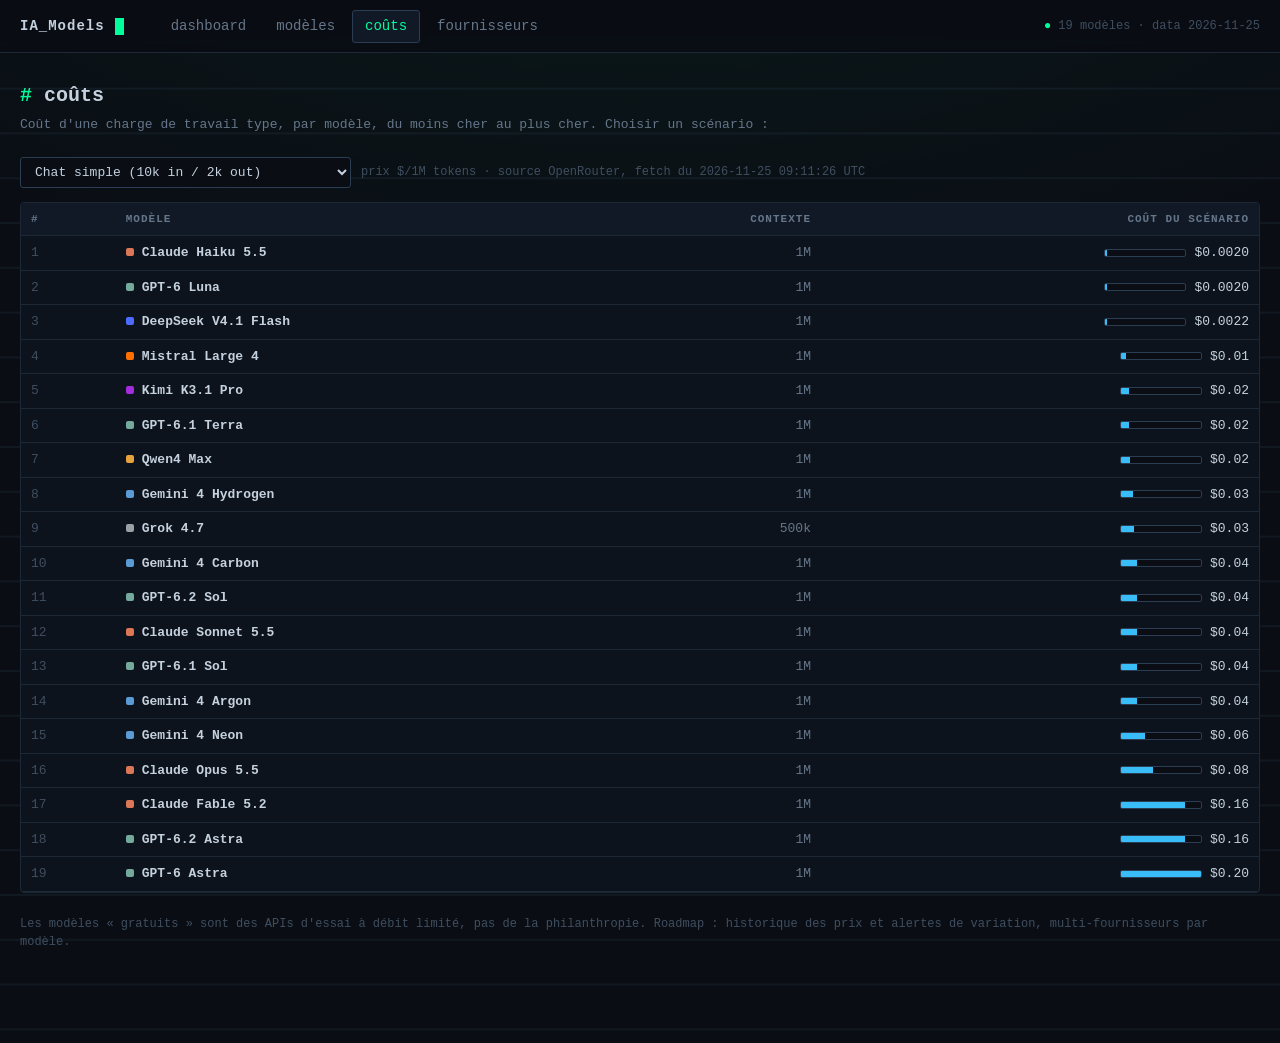
==== costs.html @ 7197041c "Add static site with terminal theme: dashboard, models, costs and providers pages" ====
<!doctype html>
<html lang="fr">
<head>
<meta charset="utf-8">
<meta name="viewport" content="width=device-width, initial-scale=1">
<title>IA_Models — Coûts</title>
<link rel="icon" href="assets/img/favicon.svg" type="image/svg+xml">
<link rel="stylesheet" href="assets/css/style.css">
</head>
<body>

<header class="topbar">
	<div class="topbar-inner">
		<a class="brand" href="index.html">IA_Models<span class="cursor"></span></a>
		<nav class="nav">
			<a href="index.html">dashboard</a>
			<a href="models.html">modèles</a>
			<a class="active" href="costs.html">coûts</a>
			<a href="providers.html">fournisseurs</a>
		</nav>
		<div class="top-status" id="data-status"><span class="dot">●</span> chargement…</div>
	</div>
</header>

<main class="wrap">

	<section class="page-head">
		<h1>coûts</h1>
		<p>Coût d'une charge de travail type, par modèle, du moins cher au plus cher. Choisir un scénario :</p>
	</section>

	<div class="filters">
		<select id="workload"></select>
		<span class="legend">prix $/1M tokens · source OpenRouter, fetch du <span id="pricing-at">--</span></span>
	</div>

	<section class="panel" style="overflow-x:auto">
		<table class="grid" id="costs-table">
			<thead>
				<tr>
					<th>#</th>
					<th>Modèle</th>
					<th class="num">Contexte</th>
					<th class="num">Coût du scénario</th>
				</tr>
			</thead>
			<tbody id="costs-tbody"></tbody>
		</table>
	</section>

	<p class="footer-note">
		Les modèles « gratuits » sont des APIs d'essai à débit limité, pas de la philanthropie.
		Roadmap : historique des prix et alertes de variation, multi-fournisseurs par modèle.
	</p>

</main>

<script src="assets/js/app.js"></script>
</body>
</html>
---- assets/css/style.css ----
/* IA_Models -- theme "terminal", geek, data driven */

:root {
	--bg: #0a0e14;
	--bg-panel: #0d131c;
	--bg-panel-2: #111926;
	--border: #1d2836;
	--border-hi: #2b3d52;
	--text: #c5d1de;
	--text-dim: #66768a;
	--text-faint: #3f4e60;
	--green: #00ff9c;
	--cyan: #38bdf8;
	--amber: #f5c542;
	--red: #ff5c5c;
	--purple: #a78bfa;
	--mono: "JetBrains Mono", "Fira Code", ui-monospace, SFMono-Regular,
		Menlo, Consolas, "Liberation Mono", monospace;
}

* { box-sizing: border-box; }

html { color-scheme: dark; }

body {
	margin: 0;
	background: var(--bg);
	color: var(--text);
	font-family: var(--mono);
	font-size: 14px;
	line-height: 1.5;
	background-image:
		radial-gradient(ellipse 80% 50% at 50% -20%, rgba(0, 255, 156, 0.06), transparent),
		linear-gradient(transparent 95%, rgba(38, 56, 74, 0.25) 95%);
	background-size: 100% 100%, 100% 3.2em;
}

a { color: var(--cyan); text-decoration: none; }
a:hover { text-decoration: underline; }

/* ---------- header ---------- */

.topbar {
	border-bottom: 1px solid var(--border);
	background: rgba(10, 14, 20, 0.92);
	backdrop-filter: blur(4px);
	position: sticky;
	top: 0;
	z-index: 10;
}

.topbar-inner {
	max-width: 1280px;
	margin: 0 auto;
	padding: 0 20px;
	display: flex;
	align-items: center;
	gap: 22px;
	height: 52px;
}

.brand {
	display: flex;
	align-items: center;
	gap: 10px;
	font-weight: 700;
	letter-spacing: 1px;
	color: var(--text);
}

.brand:hover { text-decoration: none; }

.brand .cursor {
	display: inline-block;
	width: 9px;
	height: 17px;
	background: var(--green);
	animation: blink 1.1s steps(1) infinite;
}

@keyframes blink { 50% { opacity: 0; } }

.nav {
	display: flex;
	gap: 4px;
	margin-left: 12px;
}

.nav a {
	padding: 5px 12px;
	color: var(--text-dim);
	border: 1px solid transparent;
	border-radius: 3px;
}

.nav a:hover { color: var(--text); text-decoration: none; border-color: var(--border-hi); }

.nav a.active {
	color: var(--green);
	border-color: var(--border-hi);
	background: var(--bg-panel-2);
}

.top-status {
	margin-left: auto;
	color: var(--text-faint);
	font-size: 12px;
	white-space: nowrap;
}

.top-status .dot { color: var(--green); }

/* ---------- layout ---------- */

.wrap {
	max-width: 1280px;
	margin: 0 auto;
	padding: 28px 20px 80px;
}

.page-head { margin-bottom: 22px; }

.page-head h1 {
	font-size: 20px;
	margin: 0 0 4px;
	color: var(--text);
}

.page-head h1::before { content: "# "; color: var(--green); }

.page-head p { margin: 0; color: var(--text-dim); font-size: 13px; }

.panel {
	border: 1px solid var(--border);
	background: var(--bg-panel);
	border-radius: 4px;
	margin-bottom: 22px;
	overflow: hidden;
}

.panel-title {
	padding: 8px 14px;
	border-bottom: 1px solid var(--border);
	color: var(--text-dim);
	font-size: 12px;
	letter-spacing: 2px;
	text-transform: uppercase;
	display: flex;
	align-items: center;
	gap: 8px;
}

.panel-title::before { content: "▮"; color: var(--green); }

.panel-body { padding: 14px; }

/* ---------- KPI grid ---------- */

.kpi-grid {
	display: grid;
	grid-template-columns: repeat(auto-fit, minmax(210px, 1fr));
	gap: 14px;
}

.kpi {
	border: 1px solid var(--border);
	background: var(--bg-panel);
	border-radius: 4px;
	padding: 14px 16px;
	position: relative;
}

.kpi .k-label { color: var(--text-faint); font-size: 11px; letter-spacing: 2px; text-transform: uppercase; }

.kpi .k-value {
	font-size: 21px;
	font-weight: 700;
	margin-top: 6px;
	color: var(--text);
}

.kpi .k-sub { color: var(--text-dim); font-size: 12px; margin-top: 4px; min-height: 1.2em; }

.kpi .k-value .accent { color: var(--green); }

/* ---------- table ---------- */

table.grid {
	width: 100%;
	border-collapse: collapse;
	font-size: 13px;
}

table.grid th {
	text-align: left;
	padding: 8px 10px;
	color: var(--text-dim);
	font-weight: 600;
	font-size: 11px;
	letter-spacing: 1px;
	text-transform: uppercase;
	border-bottom: 1px solid var(--border);
	background: var(--bg-panel-2);
	white-space: nowrap;
	user-select: none;
}

table.grid th.sortable { cursor: pointer; }
table.grid th.sortable:hover { color: var(--text); }
table.grid th .arrow { color: var(--green); }

table.grid td {
	padding: 7px 10px;
	border-bottom: 1px solid var(--border);
	white-space: nowrap;
}

table.grid tr:hover td { background: var(--bg-panel-2); }
table.grid td.num, table.grid th.num { text-align: right; }
table.grid td.dim { color: var(--text-dim); }
table.grid td.faint { color: var(--text-faint); }

.cell-main { font-weight: 700; color: var(--text); }
.cell-sub { color: var(--text-faint); font-size: 11px; }

.badge {
	display: inline-block;
	font-size: 10px;
	padding: 1px 6px;
	border-radius: 3px;
	border: 1px solid var(--border-hi);
	color: var(--text-dim);
	margin-left: 8px;
	vertical-align: middle;
}

.badge.open { color: var(--green); border-color: rgba(0, 255, 156, 0.4); }

.lab-dot {
	display: inline-block;
	width: 8px;
	height: 8px;
	border-radius: 2px;
	margin-right: 8px;
	vertical-align: baseline;
}

/* barres d'indice */
.bar-cell { display: flex; align-items: center; justify-content: flex-end; gap: 8px; }
.bar {
	width: 82px;
	height: 8px;
	border: 1px solid var(--border-hi);
	border-radius: 2px;
	overflow: hidden;
	background: var(--bg);
}
.bar > span { display: block; height: 100%; background: var(--green); }
.bar.analyse > span { background: var(--cyan); }
.bar.global > span { background: var(--purple); }
.bar span.null { width: 0; }

.pos { color: var(--green); }
.warn { color: var(--amber); }
.na { color: var(--text-faint); }

/* filtres */
.filters { display: flex; gap: 10px; margin-bottom: 14px; flex-wrap: wrap; align-items: center; }

.filters input[type="search"], .filters select {
	background: var(--bg);
	border: 1px solid var(--border-hi);
	color: var(--text);
	font-family: var(--mono);
	font-size: 13px;
	padding: 6px 10px;
	border-radius: 3px;
	outline: none;
}

.filters input[type="search"]:focus, .filters select:focus { border-color: var(--green); }

.legend { color: var(--text-faint); font-size: 12px; }
.legend b { color: var(--text-dim); }

.footer-note { color: var(--text-faint); font-size: 12px; margin-top: 16px; }
.footer-note code { color: var(--text-dim); }

.provider-grid { display: grid; grid-template-columns: repeat(auto-fit, minmax(280px, 1fr)); gap: 14px; }

.provider-card { border: 1px solid var(--border); border-radius: 4px; background: var(--bg-panel); padding: 14px 16px; }
.provider-card h3 { margin: 0 0 8px; font-size: 14px; }
.provider-card .stat-row { display: flex; justify-content: space-between; font-size: 12px; padding: 3px 0; color: var(--text-dim); }
.provider-card .stat-row b { color: var(--text); font-weight: 600; }

@media (max-width: 720px) {
	.top-status { display: none; }
	.nav { margin-left: 0; }
	.topbar-inner { flex-wrap: wrap; height: auto; padding: 8px 12px; }
	.bar { width: 48px; }
}
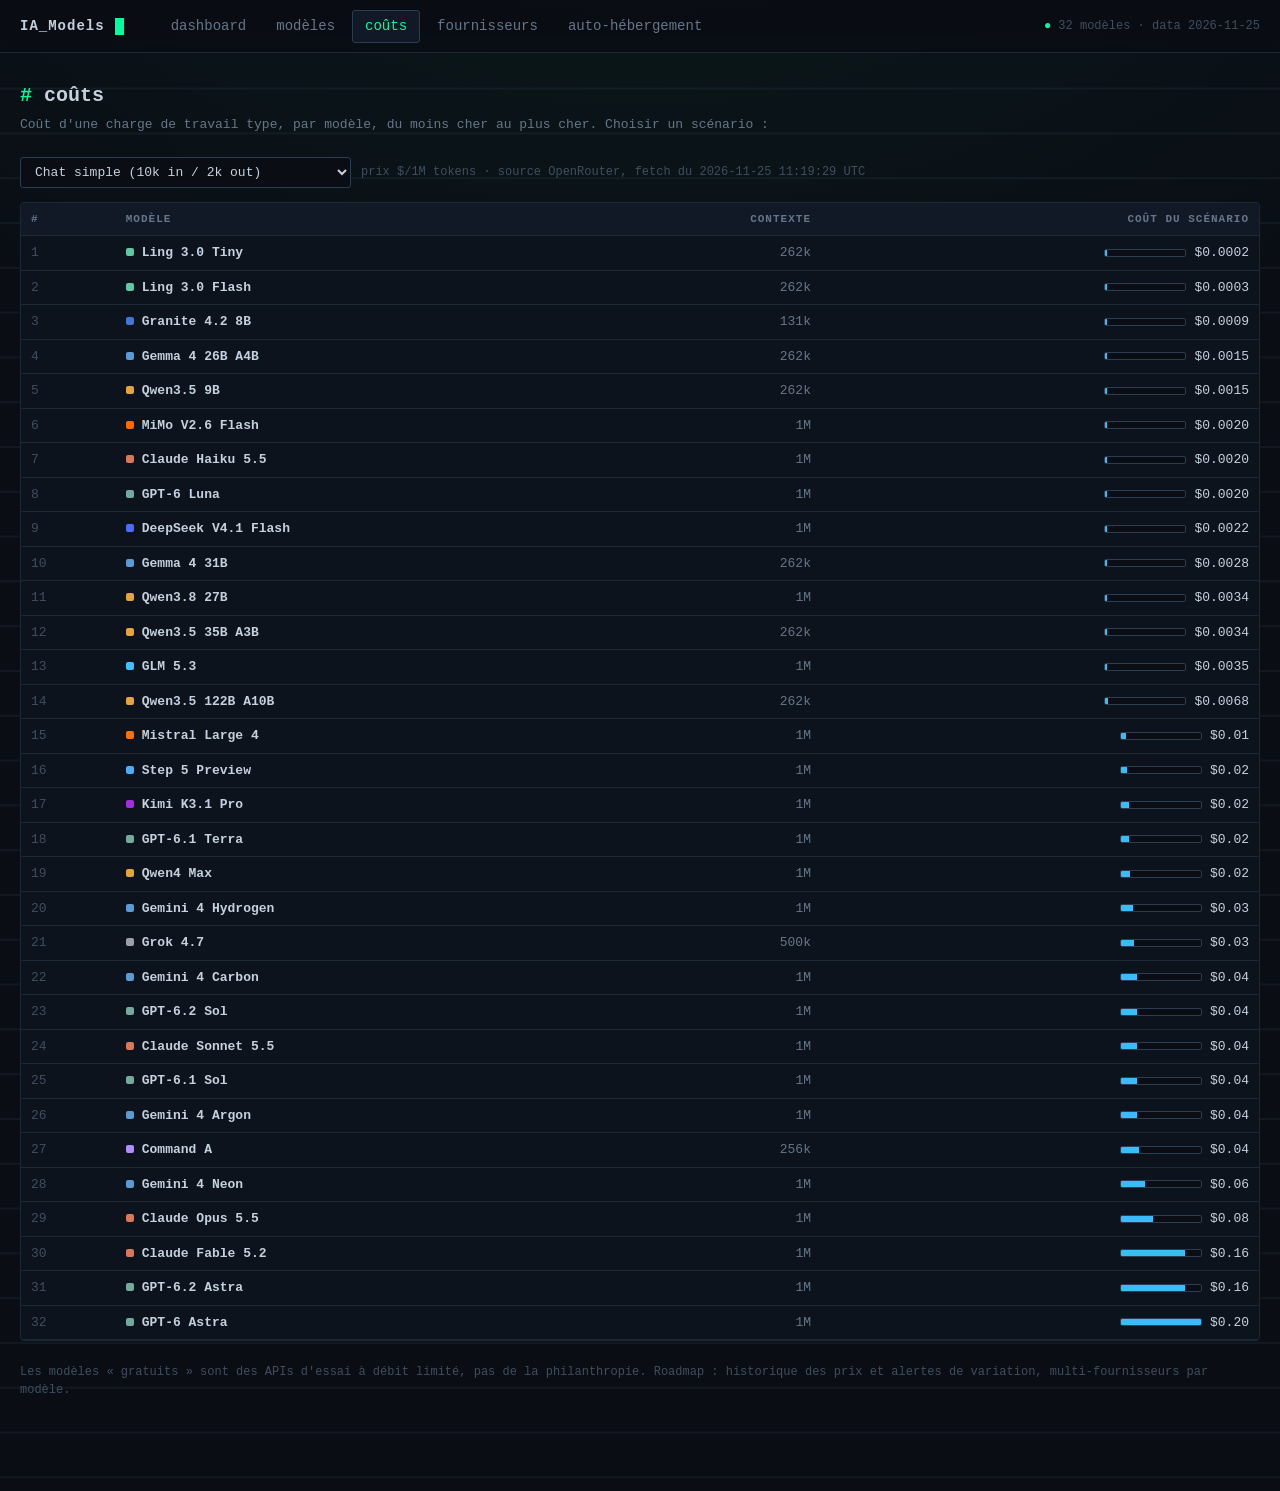
==== commit a6408fc1: "Add open-source model lineup and GPU self-hosting page with VRAM filter" ====
--- a/costs.html
+++ b/costs.html
@@ -17,6 +17,7 @@
 			<a href="models.html">modèles</a>
 			<a class="active" href="costs.html">coûts</a>
 			<a href="providers.html">fournisseurs</a>
+			<a href="hosting.html">auto-hébergement</a>
 		</nav>
 		<div class="top-status" id="data-status"><span class="dot">●</span> chargement…</div>
 	</div>
--- a/assets/css/style.css
+++ b/assets/css/style.css
@@ -299,3 +299,16 @@
 	.topbar-inner { flex-wrap: wrap; height: auto; padding: 8px 12px; }
 	.bar { width: 48px; }
 }
+
+.badge.nope { color: var(--red); border-color: rgba(255, 92, 92, 0.4); }
+
+.filters input[type="number"] {
+	background: var(--bg-panel);
+	border: 1px solid var(--border);
+	border-radius: 4px;
+	color: var(--text);
+	font-family: var(--mono);
+	font-size: 12px;
+	padding: 4px 8px;
+}
+.filters input[type="number"]:focus { border-color: var(--green); outline: none; }
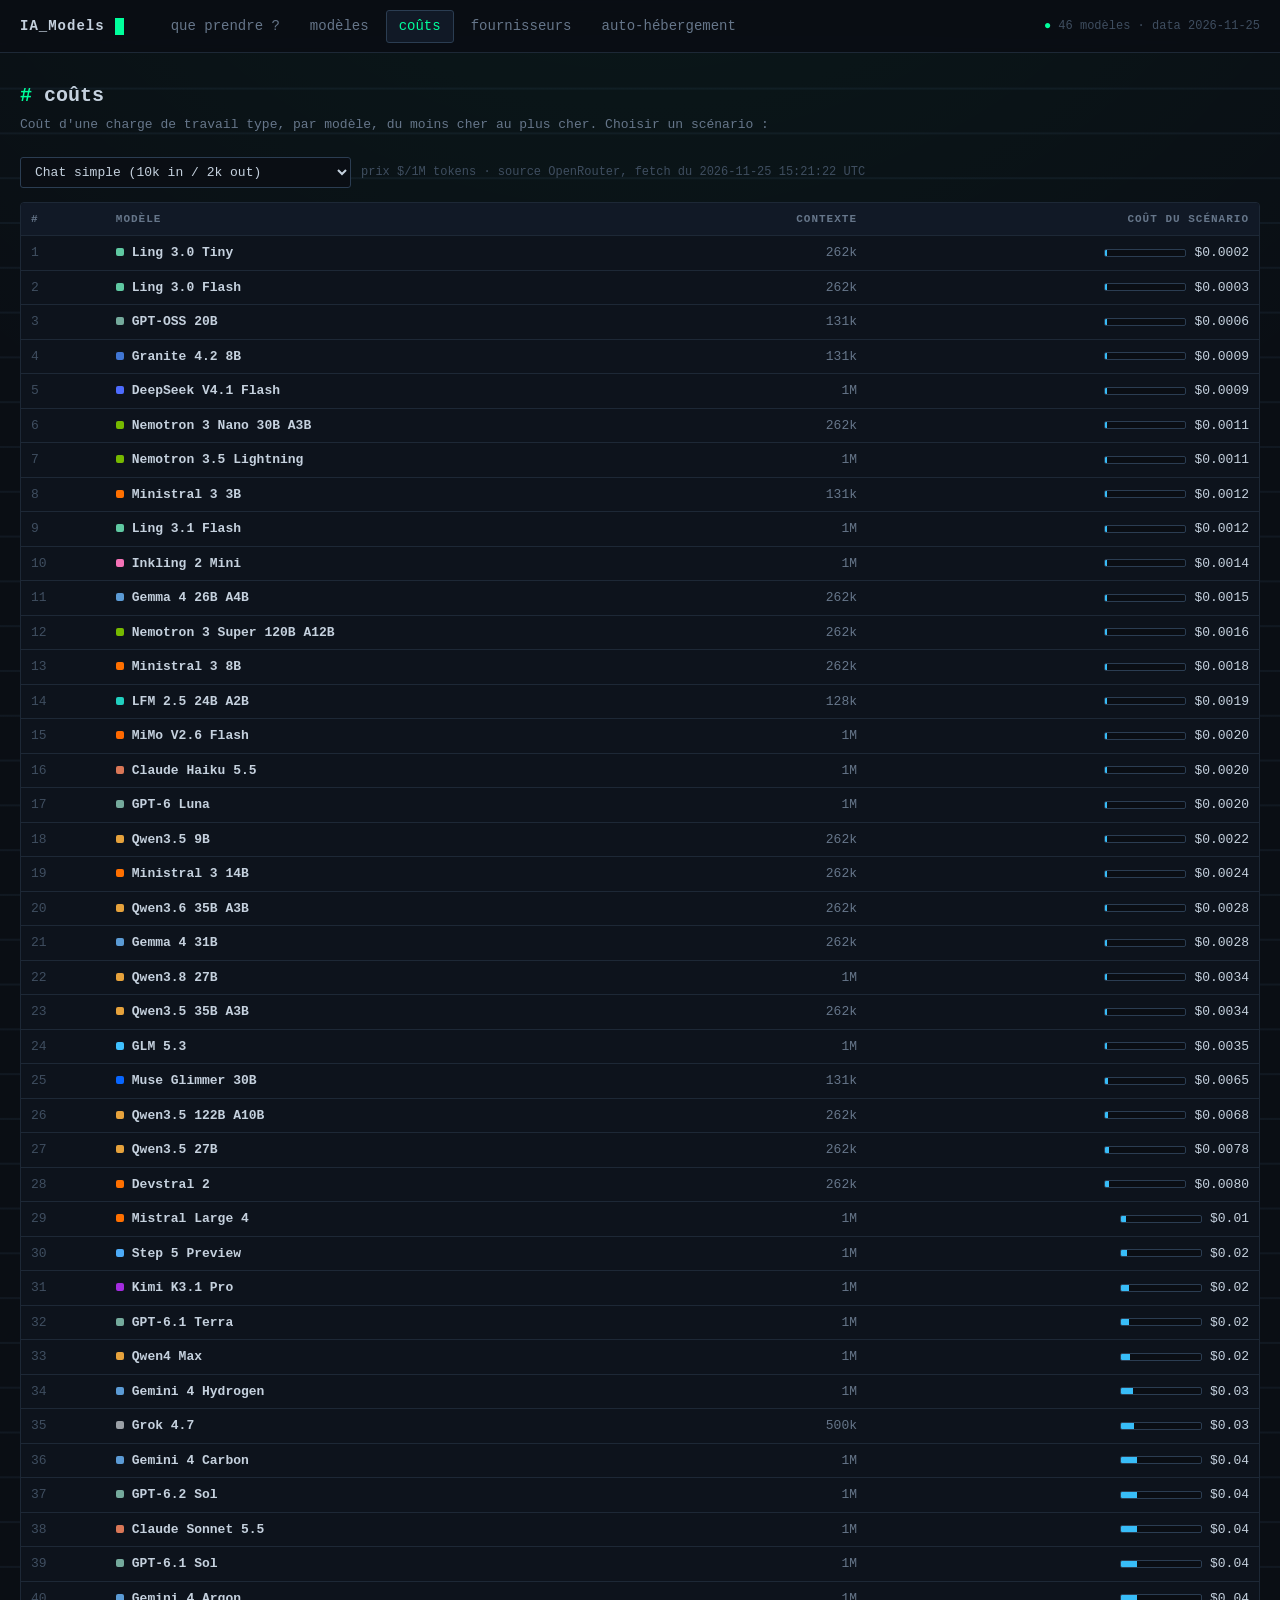
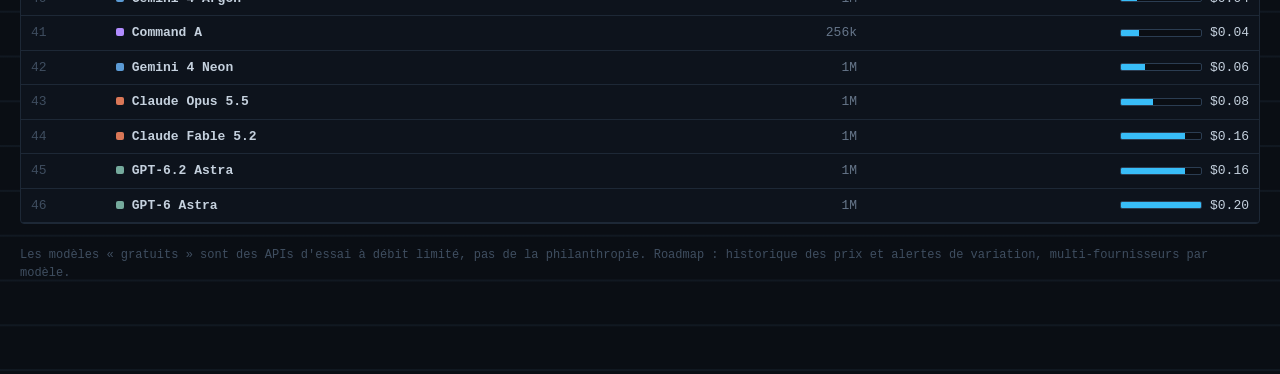
==== commit 8c035ca2: "Turn the dashboard into a decision helper, add release dates with freshness scores, more self-hostab" ====
--- a/costs.html
+++ b/costs.html
@@ -13,7 +13,7 @@
 	<div class="topbar-inner">
 		<a class="brand" href="index.html">IA_Models<span class="cursor"></span></a>
 		<nav class="nav">
-			<a href="index.html">dashboard</a>
+			<a href="index.html">que prendre ?</a>
 			<a href="models.html">modèles</a>
 			<a class="active" href="costs.html">coûts</a>
 			<a href="providers.html">fournisseurs</a>
--- a/assets/css/style.css
+++ b/assets/css/style.css
@@ -312,3 +312,44 @@
 	padding: 4px 8px;
 }
 .filters input[type="number"]:focus { border-color: var(--green); outline: none; }
+
+.badge.best { color: var(--cyan); border-color: rgba(56, 189, 248, 0.5); }
+.neg { color: var(--red); }
+
+.provider-summary .stat-row {
+	display: flex;
+	justify-content: space-between;
+	gap: 16px;
+	padding: 3px 0;
+	border-bottom: 1px dashed var(--border);
+	color: var(--text-dim);
+	font-size: 12.5px;
+}
+.provider-summary .stat-row:last-child { border-bottom: none; }
+.provider-summary .stat-row b { color: var(--text); font-weight: 700; }
+
+.v4-tag {
+	color: var(--amber);
+	font-size: 10px;
+	margin-left: 4px;
+	vertical-align: middle;
+}
+
+a.cell-main { color: var(--text); }
+a.cell-main:hover { color: var(--green); text-decoration: none; }
+
+.dots { white-space: nowrap; letter-spacing: 1px; }
+.dot-f { color: var(--text-faint); font-size: 9px; }
+.dot-f.on { color: var(--green); }
+
+.kpi .k-name { font-size: 15px; margin: 2px 0 4px; }
+.pick-alt { color: var(--text-faint); font-size: 11.5px; margin-top: 6px; }
+.pick-alt a { color: var(--text-dim); }
+.pick-alt a:hover { color: var(--cyan); }
+
+.fit-ok { color: var(--green); }
+.fit-ok b { font-weight: 700; }
+.fit-no { color: var(--red); }
+
+.checklist { display: inline-flex; gap: 6px; align-items: center; cursor: pointer; user-select: none; }
+.checklist input { accent-color: var(--green); }
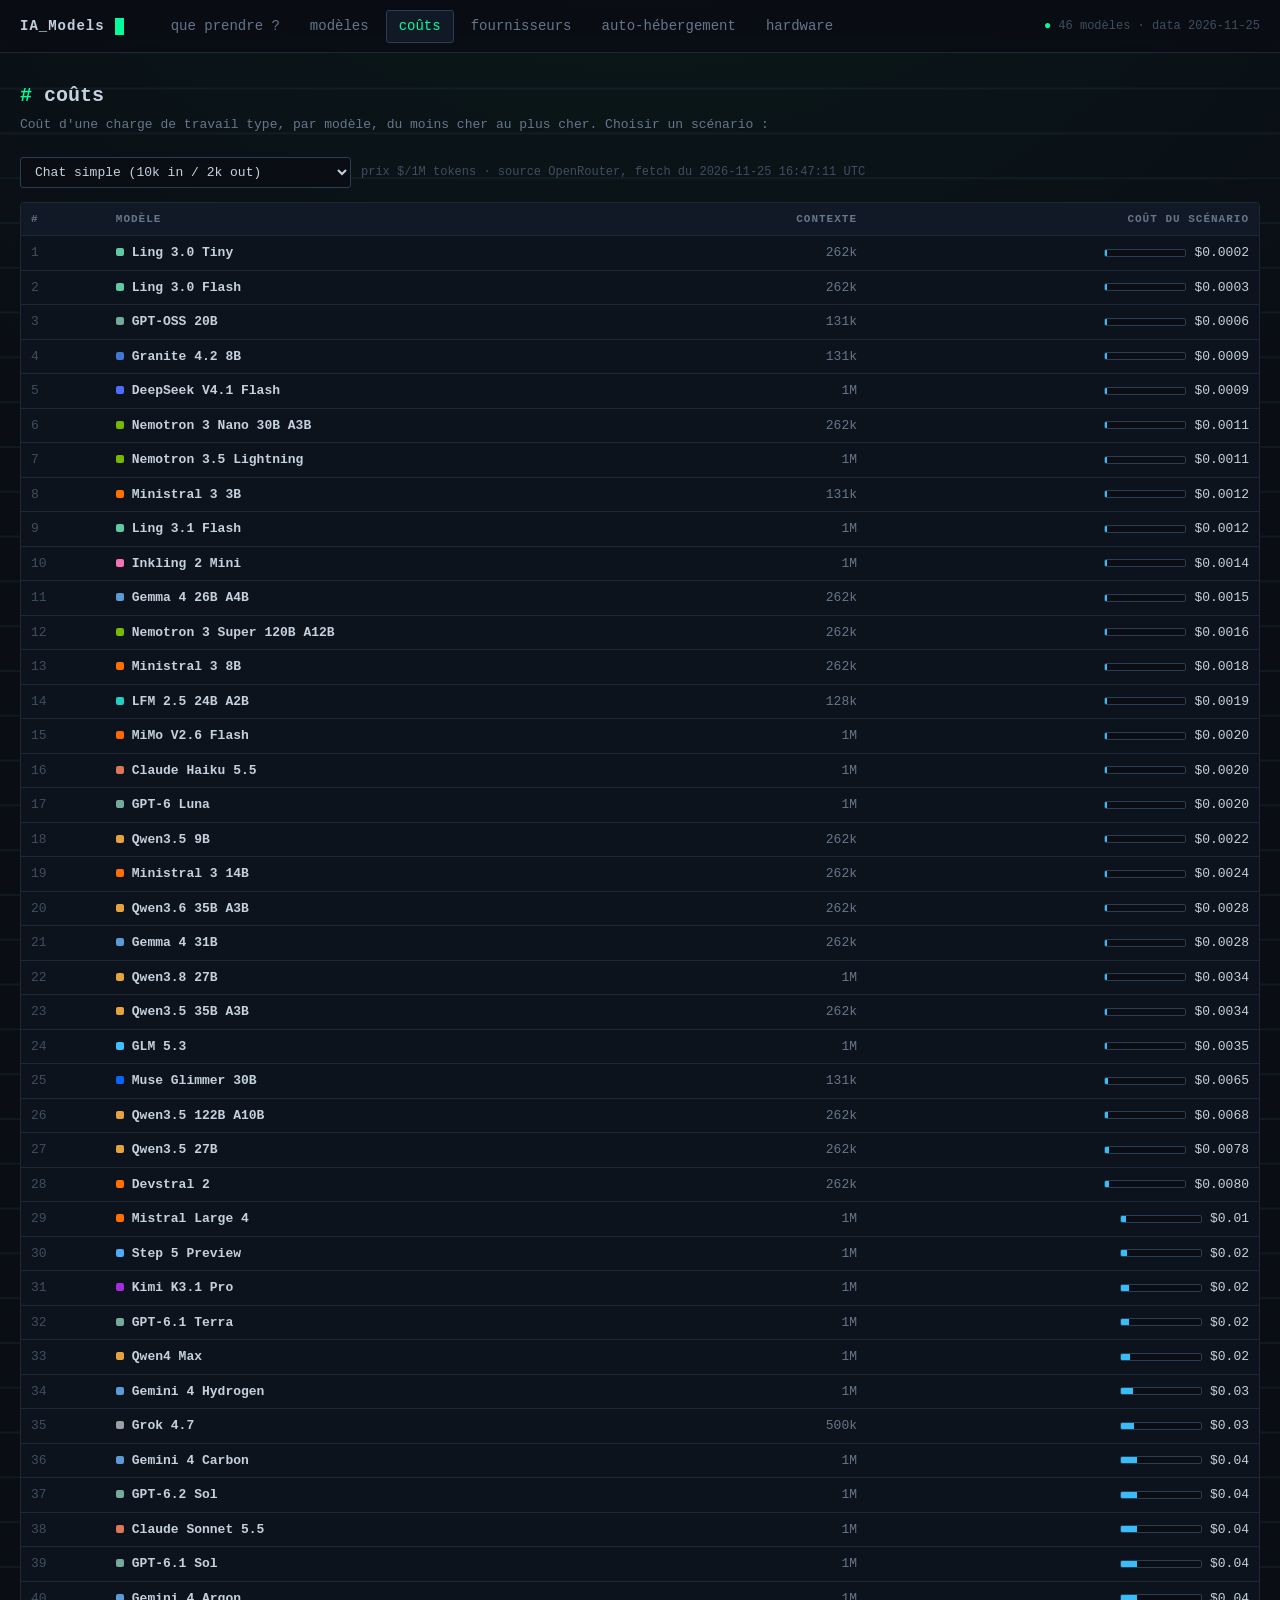
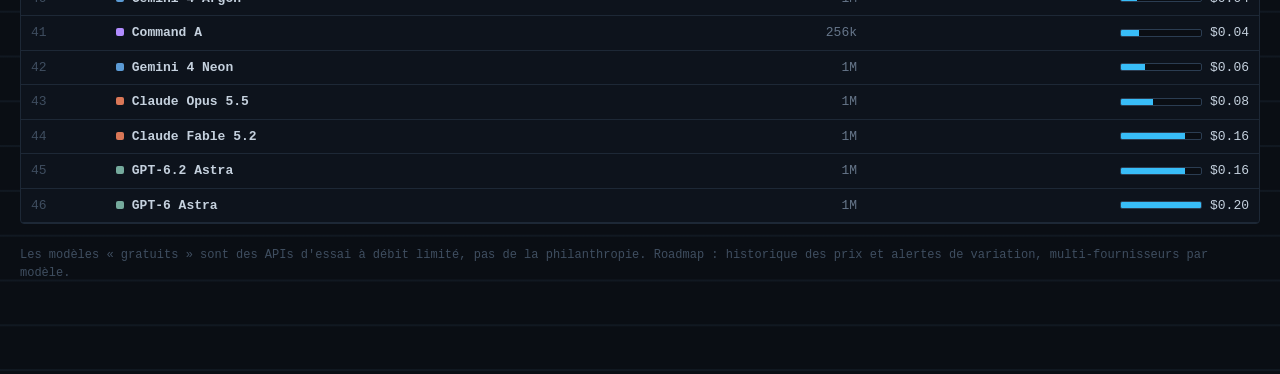
==== commit 03e19098: "Add a hardware page with component costs, power draw, VRAM and estimated tokens per second per open " ====
--- a/costs.html
+++ b/costs.html
@@ -18,6 +18,7 @@
 			<a class="active" href="costs.html">coûts</a>
 			<a href="providers.html">fournisseurs</a>
 			<a href="hosting.html">auto-hébergement</a>
+			<a href="hardware.html">hardware</a>
 		</nav>
 		<div class="top-status" id="data-status"><span class="dot">●</span> chargement…</div>
 	</div>
--- a/assets/css/style.css
+++ b/assets/css/style.css
@@ -353,3 +353,6 @@
 
 .checklist { display: inline-flex; gap: 6px; align-items: center; cursor: pointer; user-select: none; }
 .checklist input { accent-color: var(--green); }
+
+tr.row-dim td { color: var(--text-faint); }
+tr.row-dim td .cell-main { color: var(--text-dim); }
